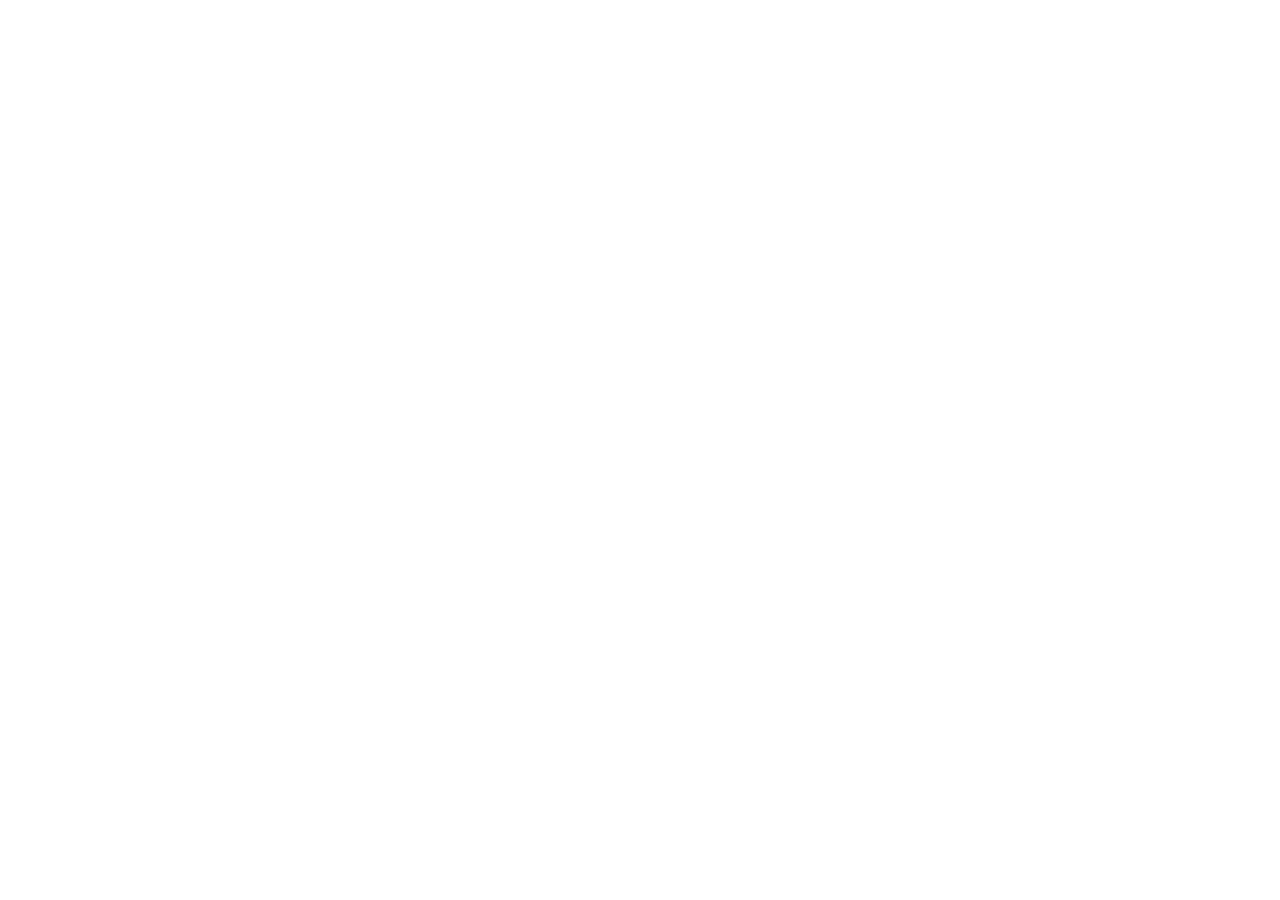
==== index.html @ a7d70b5f "Initialisation de l'arborescence et des fichiers de base" ====
<!DOCTYPE html>
<html lang="fr">
<head>
    <meta charset="UTF-8">
    <meta name="viewport" content="width=device-width, initial-scale=1.0">
    <title>AfriConnect Summit 2026</title>
    <link rel="stylesheet" href="css/style.css">
</head>
<body>
    <!-- Contenu à venir -->
    <script src="js/main.js"></script>
</body>
</html>
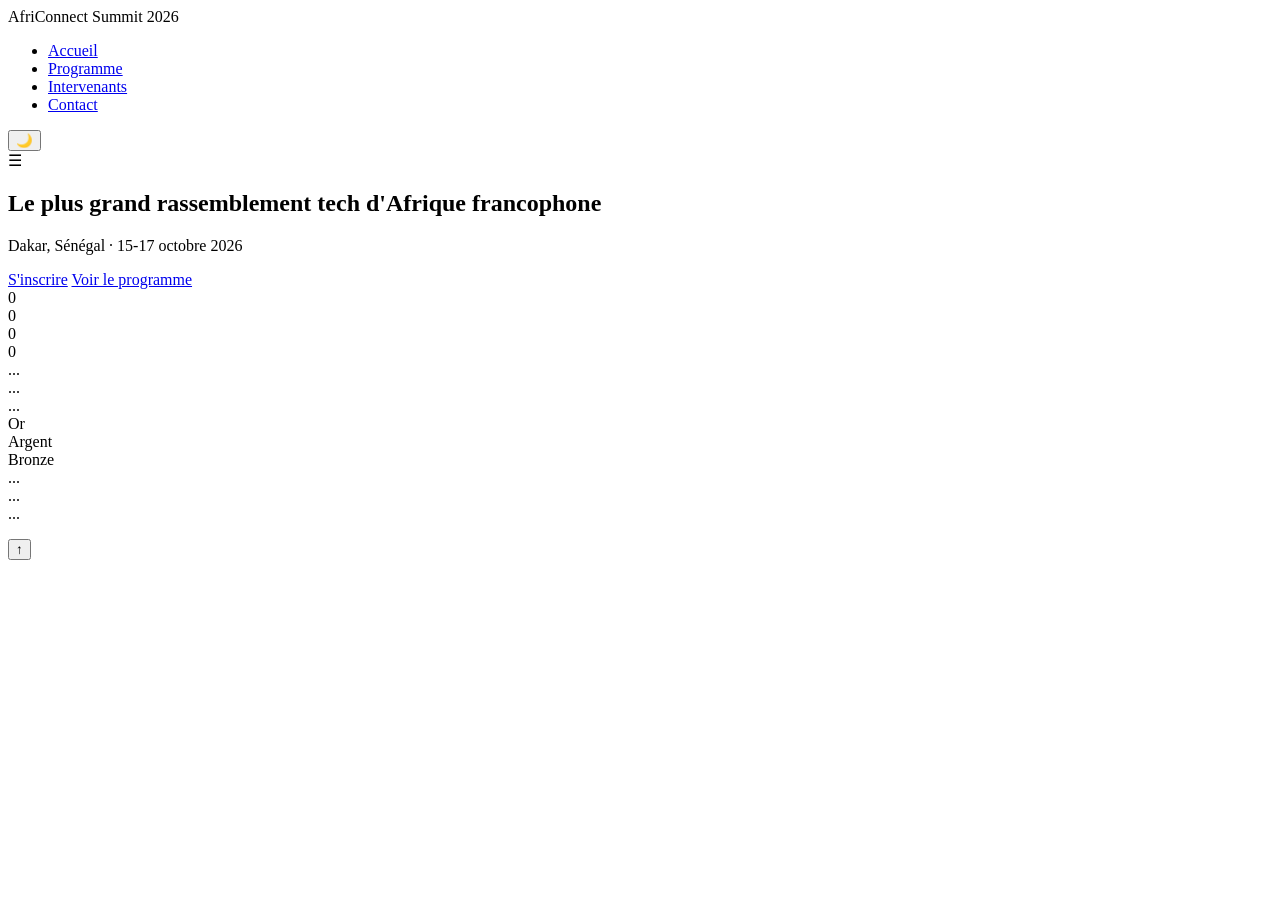
==== commit b7489052: "Commit 2 : Structure HTML sémantique des 4 pages" ====
--- a/index.html
+++ b/index.html
@@ -9,5 +9,65 @@
 <body>
     <!-- Contenu à venir -->
     <script src="js/main.js"></script>
+    
+    <header>
+        <nav>
+            <div class="logo">AfriConnect Summit 2026</div>
+            <ul class="nav-links">
+                <li><a href="index.html">Accueil</a></li>
+                <li><a href="programme.html">Programme</a></li>
+                <li><a href="intervenants.html">Intervenants</a></li>
+                <li><a href="contact.html">Contact</a></li>
+            </ul>
+            <button id="theme-toggle">🌙</button>
+            <div class="hamburger">☰</div>
+        </nav>
+    </header>
+    <main>
+        <!-- Section Hero -->
+        <section id="hero">
+            <h1>Le plus grand rassemblement tech d'Afrique francophone</h1>
+            <p>Dakar, Sénégal · 15-17 octobre 2026</p>
+            <a href="contact.html" class="cta">S'inscrire</a>
+            <a href="programme.html" class="cta">Voir le programme</a>
+            <div id="countdown"></div>
+        </section>
+
+        <!-- Section Chiffres clés -->
+        <section id="stats">
+            <div class="stat" data-target="1200">0</div>
+            <div class="stat" data-target="48">0</div>
+            <div class="stat" data-target="3">0</div>
+            <div class="stat" data-target="12">0</div>
+        </section>
+
+        <!-- Pourquoi participer -->
+        <section id="why">
+            <article>...</article>
+            <article>...</article>
+            <article>...</article>
+        </section>
+
+        <!-- Intervenants vedettes -->
+        <section id="speakers">
+            <!-- 4 cartes avec photo, nom, titre, pays -->
+        </section>
+
+        <!-- Sponsors -->
+        <section id="sponsors">
+            <div class="sponsor or">Or</div>
+            <div class="sponsor argent">Argent</div>
+            <div class="sponsor bronze">Bronze</div>
+        </section>
+    </main>
+    <footer>
+        <div class="footer-col">...</div>
+        <div class="footer-col">...</div>
+        <div class="footer-col">...</div>
+        <p id="footer-year"></p>
+        <button id="back-to-top">↑</button>
+    </footer>
+
+
 </body>
 </html>
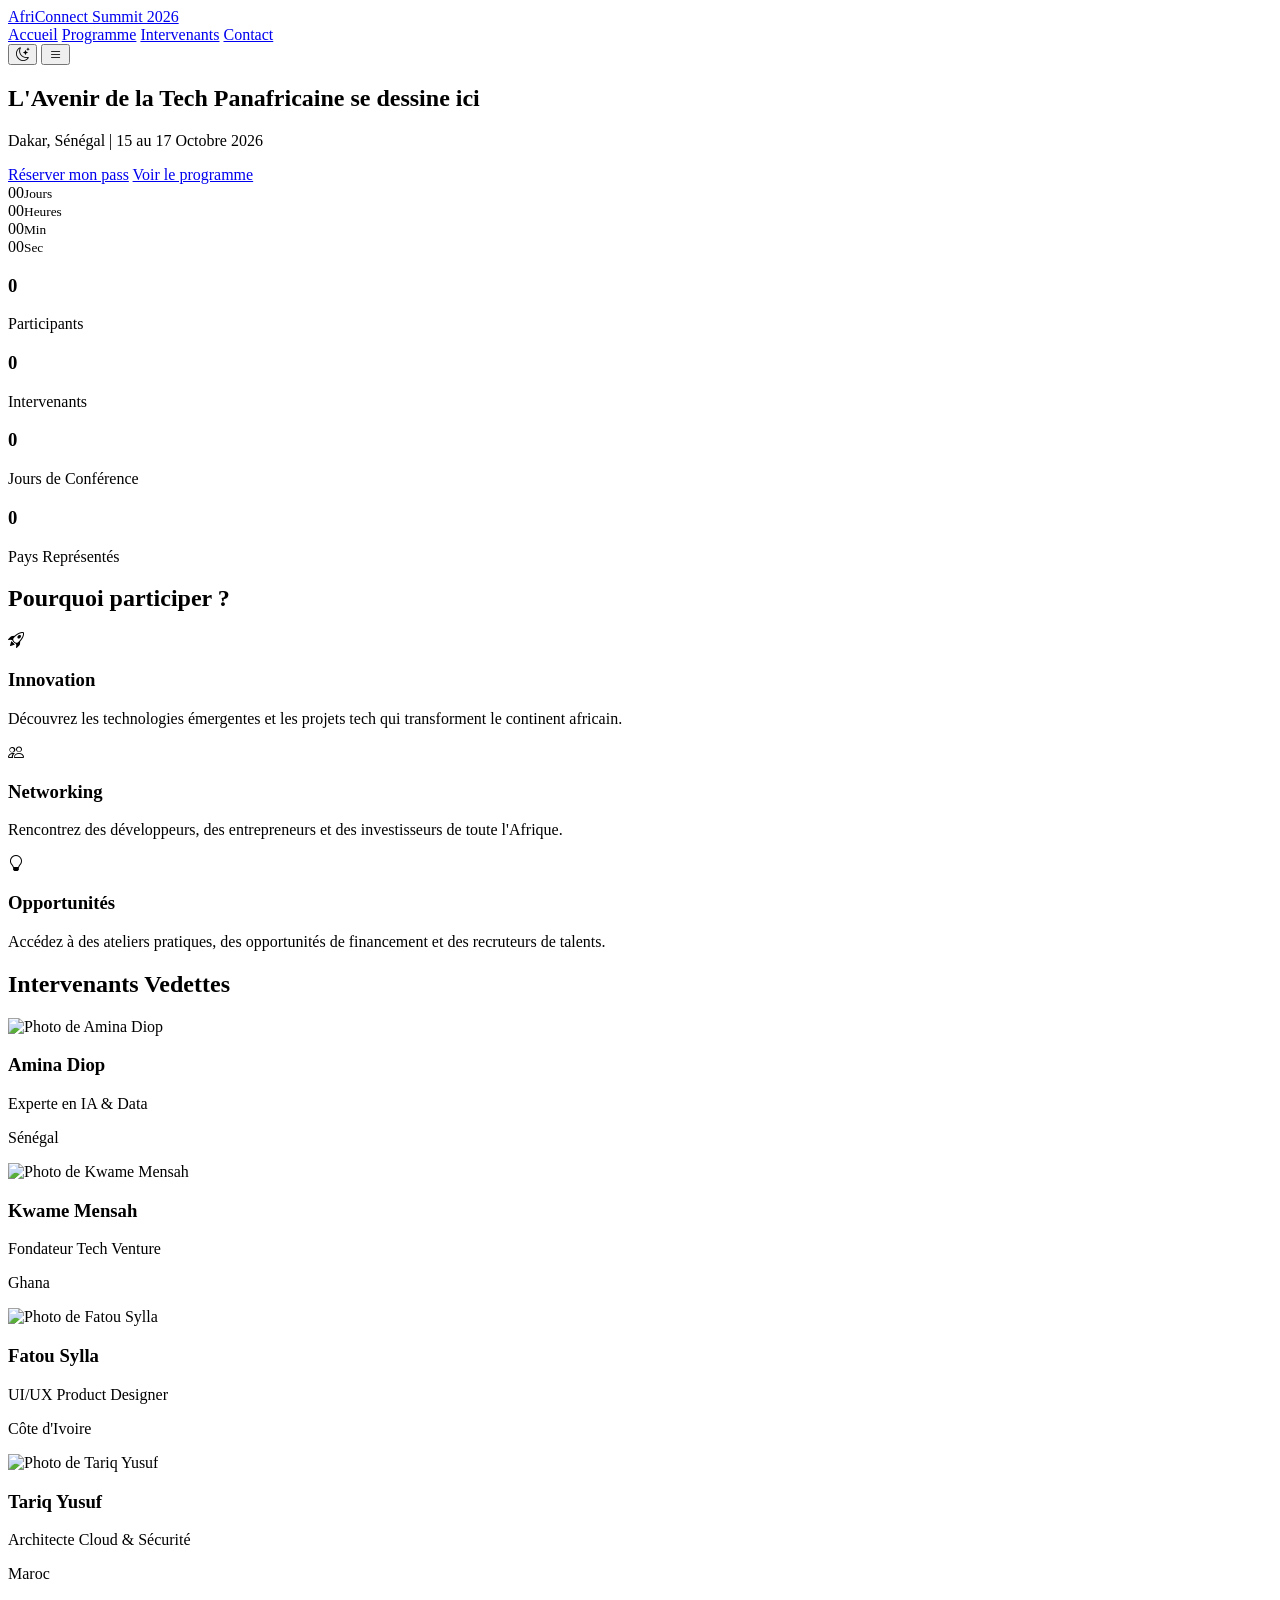
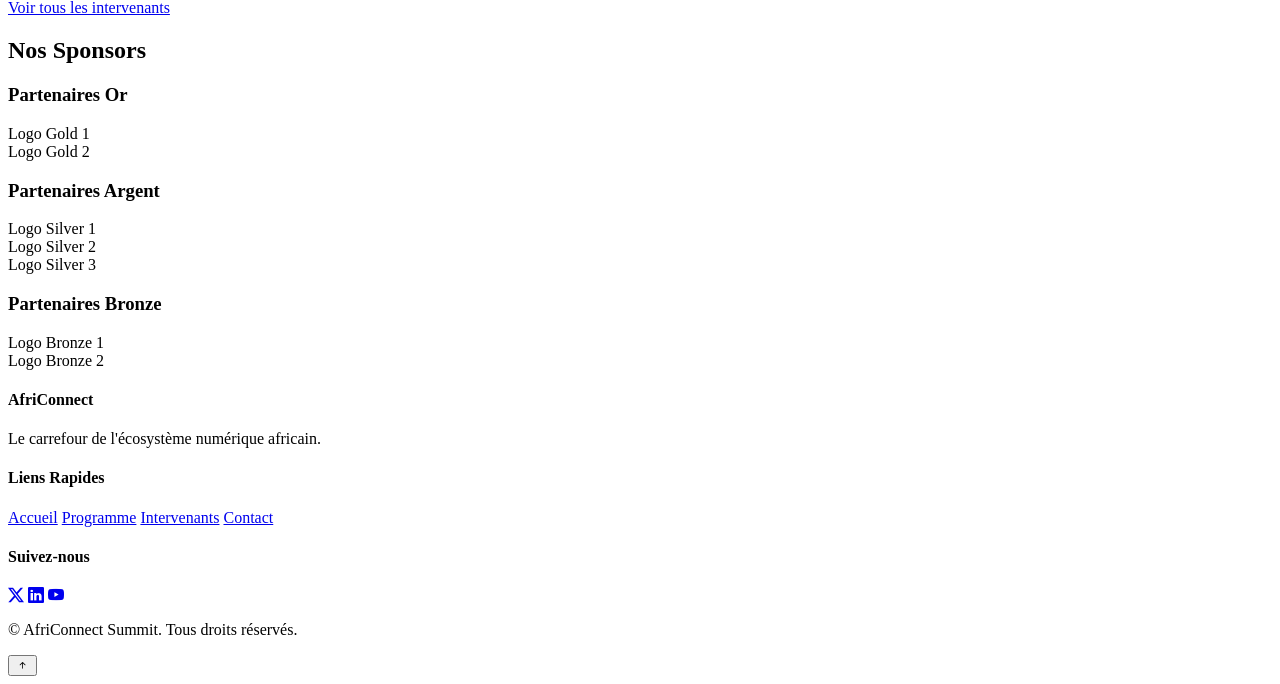
==== commit 205545f3: "Commit 2 : Structure HTML sémantique des 4 pages achevée" ====
--- a/index.html
+++ b/index.html
@@ -3,71 +3,195 @@
 <head>
     <meta charset="UTF-8">
     <meta name="viewport" content="width=device-width, initial-scale=1.0">
-    <title>AfriConnect Summit 2026</title>
+    <title>Accueil - AfriConnect Summit 2026</title>
+    <link rel="preconnect" href="https://fonts.googleapis.com">
+    <link rel="preconnect" href="https://fonts.gstatic.com" crossorigin>
+    <link href="https://fonts.googleapis.com/css2?family=Inter:wght@300;400;500;600&family=Syne:wght@700;800&display=swap" rel="stylesheet">
+    <link rel="stylesheet" href="https://cdn.jsdelivr.net/npm/bootstrap-icons@1.11.3/font/bootstrap-icons.min.css">
     <link rel="stylesheet" href="css/style.css">
 </head>
 <body>
-    <!-- Contenu à venir -->
-    <script src="js/main.js"></script>
-    
-    <header>
-        <nav>
-            <div class="logo">AfriConnect Summit 2026</div>
-            <ul class="nav-links">
-                <li><a href="index.html">Accueil</a></li>
-                <li><a href="programme.html">Programme</a></li>
-                <li><a href="intervenants.html">Intervenants</a></li>
-                <li><a href="contact.html">Contact</a></li>
-            </ul>
-            <button id="theme-toggle">🌙</button>
-            <div class="hamburger">☰</div>
+
+    <!-- NAVBAR COMMUNE -->
+    <header class="main-header">
+        <nav class="navbar">
+            <a href="index.html" class="logo">AfriConnect Summit 2026</a>
+            <div class="nav-links" id="navLinks">
+                <a href="index.html" class="active">Accueil</a>
+                <a href="programme.html">Programme</a>
+                <a href="intervenants.html">Intervenants</a>
+                <a href="contact.html">Contact</a>
+            </div>
+            <div class="nav-actions">
+                <button id="themeToggle" aria-label="Changer de thème">
+                    <i class="bi bi-moon-stars"></i>
+                </button>
+                <button class="hamburger" id="hamburger" aria-label="Ouvrir le menu">
+                    <i class="bi bi-list"></i>
+                </button>
+            </div>
         </nav>
     </header>
+
     <main>
-        <!-- Section Hero -->
-        <section id="hero">
-            <h1>Le plus grand rassemblement tech d'Afrique francophone</h1>
-            <p>Dakar, Sénégal · 15-17 octobre 2026</p>
-            <a href="contact.html" class="cta">S'inscrire</a>
-            <a href="programme.html" class="cta">Voir le programme</a>
-            <div id="countdown"></div>
+        <!-- SECTION HERO -->
+        <section class="hero-home">
+            <div class="hero-content">
+                <h1>L'Avenir de la Tech Panafricaine se dessine ici</h1>
+                <p class="hero-subtitle">Dakar, Sénégal | 15 au 17 Octobre 2026</p>
+                <div class="hero-ctas">
+                    <a href="contact.html" class="btn btn-primary">Réserver mon pass</a>
+                    <a href="programme.html" class="btn btn-secondary">Voir le programme</a>
+                </div>
+                <!-- Compte à rebours -->
+                <div class="countdown" id="countdown">
+                    <div class="countdown-item"><span id="days">00</span><small>Jours</small></div>
+                    <div class="countdown-item"><span id="hours">00</span><small>Heures</small></div>
+                    <div class="countdown-item"><span id="minutes">00</span><small>Min</small></div>
+                    <div class="countdown-item"><span id="seconds">00</span><small>Sec</small></div>
+                </div>
+            </div>
         </section>
 
-        <!-- Section Chiffres clés -->
-        <section id="stats">
-            <div class="stat" data-target="1200">0</div>
-            <div class="stat" data-target="48">0</div>
-            <div class="stat" data-target="3">0</div>
-            <div class="stat" data-target="12">0</div>
+        <!-- SECTION CHIFFRES CLÉS -->
+        <section class="stats-section scroll-reveal">
+            <div class="stats-grid">
+                <div class="stat-card">
+                    <h3 class="stat-number" data-target="1200">0</h3>
+                    <p>Participants</p>
+                </div>
+                <div class="stat-card">
+                    <h3 class="stat-number" data-target="48">0</h3>
+                    <p>Intervenants</p>
+                </div>
+                <div class="stat-card">
+                    <h3 class="stat-number" data-target="3">0</h3>
+                    <p>Jours de Conférence</p>
+                </div>
+                <div class="stat-card">
+                    <h3 class="stat-number" data-target="12">0</h3>
+                    <p>Pays Représentés</p>
+                </div>
+            </div>
         </section>
 
-        <!-- Pourquoi participer -->
-        <section id="why">
-            <article>...</article>
-            <article>...</article>
-            <article>...</article>
+        <!-- SECTION POURQUOI PARTICIPER -->
+        <section class="why-section scroll-reveal">
+            <h2 class="section-title">Pourquoi participer ?</h2>
+            <div class="why-flex">
+                <div class="why-card">
+                    <i class="bi bi-rocket-takeoff"></i>
+                    <h3>Innovation</h3>
+                    <p>Découvrez les technologies émergentes et les projets tech qui transforment le continent africain.</p>
+                </div>
+                <div class="why-card">
+                    <i class="bi bi-people"></i>
+                    <h3>Networking</h3>
+                    <p>Rencontrez des développeurs, des entrepreneurs et des investisseurs de toute l'Afrique.</p>
+                </div>
+                <div class="why-card">
+                    <i class="bi bi-lightbulb"></i>
+                    <h3>Opportunités</h3>
+                    <p>Accédez à des ateliers pratiques, des opportunités de financement et des recruteurs de talents.</p>
+                </div>
+            </div>
         </section>
 
-        <!-- Intervenants vedettes -->
-        <section id="speakers">
-            <!-- 4 cartes avec photo, nom, titre, pays -->
+        <!-- SECTION INTERVENANTS VEDETTES -->
+        <section class="featured-speakers scroll-reveal">
+            <h2 class="section-title">Intervenants Vedettes</h2>
+            <div class="speakers-grid">
+                <!-- 4 intervenants fictifs -->
+                <article class="speaker-card">
+                    <img src="https://images.unsplash.com/photo-1534528741775-53994a69daeb?auto=format&fit=crop&w=400&q=80" alt="Photo de Amina Diop">
+                    <h3>Amina Diop</h3>
+                    <p class="role">Experte en IA & Data</p>
+                    <p class="country">Sénégal</p>
+                </article>
+                <article class="speaker-card">
+                    <img src="https://images.unsplash.com/photo-1507003211169-0a1dd7228f2d?auto=format&fit=crop&w=400&q=80" alt="Photo de Kwame Mensah">
+                    <h3>Kwame Mensah</h3>
+                    <p class="role">Fondateur Tech Venture</p>
+                    <p class="country">Ghana</p>
+                </article>
+                <article class="speaker-card">
+                    <img src="https://images.unsplash.com/photo-1573496359142-b8d87734a5a2?auto=format&fit=crop&w=400&q=80" alt="Photo de Fatou Sylla">
+                    <h3>Fatou Sylla</h3>
+                    <p class="role">UI/UX Product Designer</p>
+                    <p class="country">Côte d'Ivoire</p>
+                </article>
+                <article class="speaker-card">
+                    <img src="https://images.unsplash.com/photo-1500648767791-00dcc994a43e?auto=format&fit=crop&w=400&q=80" alt="Photo de Tariq Yusuf">
+                    <h3>Tariq Yusuf</h3>
+                    <p class="role">Architecte Cloud & Sécurité</p>
+                    <p class="country">Maroc</p>
+                </article>
+            </div>
+            <div class="text-center">
+                <a href="intervenants.html" class="btn btn-secondary">Voir tous les intervenants</a>
+            </div>
         </section>
 
-        <!-- Sponsors -->
-        <section id="sponsors">
-            <div class="sponsor or">Or</div>
-            <div class="sponsor argent">Argent</div>
-            <div class="sponsor bronze">Bronze</div>
+        <!-- SECTION SPONSORS -->
+        <section class="sponsors-section scroll-reveal">
+            <h2 class="section-title">Nos Sponsors</h2>
+            
+            <div class="sponsor-tier tier-gold">
+                <h3>Partenaires Or</h3>
+                <div class="sponsor-flex">
+                    <div class="sponsor-logo">Logo Gold 1</div>
+                    <div class="sponsor-logo">Logo Gold 2</div>
+                </div>
+            </div>
+
+            <div class="sponsor-tier tier-silver">
+                <h3>Partenaires Argent</h3>
+                <div class="sponsor-flex">
+                    <div class="sponsor-logo">Logo Silver 1</div>
+                    <div class="sponsor-logo">Logo Silver 2</div>
+                    <div class="sponsor-logo">Logo Silver 3</div>
+                </div>
+            </div>
+
+            <div class="sponsor-tier tier-bronze">
+                <h3>Partenaires Bronze</h3>
+                <div class="sponsor-flex">
+                    <div class="sponsor-logo">Logo Bronze 1</div>
+                    <div class="sponsor-logo">Logo Bronze 2</div>
+                </div>
+            </div>
         </section>
     </main>
-    <footer>
-        <div class="footer-col">...</div>
-        <div class="footer-col">...</div>
-        <div class="footer-col">...</div>
-        <p id="footer-year"></p>
-        <button id="back-to-top">↑</button>
+
+    <!-- FOOTER COMMUN -->
+    <footer class="main-footer">
+        <div class="footer-container">
+            <div class="footer-col">
+                <h4>AfriConnect</h4>
+                <p>Le carrefour de l'écosystème numérique africain.</p>
+            </div>
+            <div class="footer-col">
+                <h4>Liens Rapides</h4>
+                <a href="index.html">Accueil</a>
+                <a href="programme.html">Programme</a>
+                <a href="intervenants.html">Intervenants</a>
+                <a href="contact.html">Contact</a>
+            </div>
+            <div class="footer-col">
+                <h4>Suivez-nous</h4>
+                <div class="social-links">
+                    <a href="#" aria-label="Twitter"><i class="bi bi-twitter-x"></i></a>
+                    <a href="#" aria-label="LinkedIn"><i class="bi bi-linkedin"></i></a>
+                    <a href="#" aria-label="YouTube"><i class="bi bi-youtube"></i></a>
+                </div>
+            </div>
+        </div>
+        <div class="footer-bottom">
+            <p>&copy; <span id="currentYear"></span> AfriConnect Summit. Tous droits réservés.</p>
+        </div>
+        <button id="scrollTopBtn" aria-label="Retour en haut de page"><i class="bi bi-arrow-up-short"></i></button>
     </footer>
 
-
+    <script src="js/main.js"></script>
 </body>
 </html>
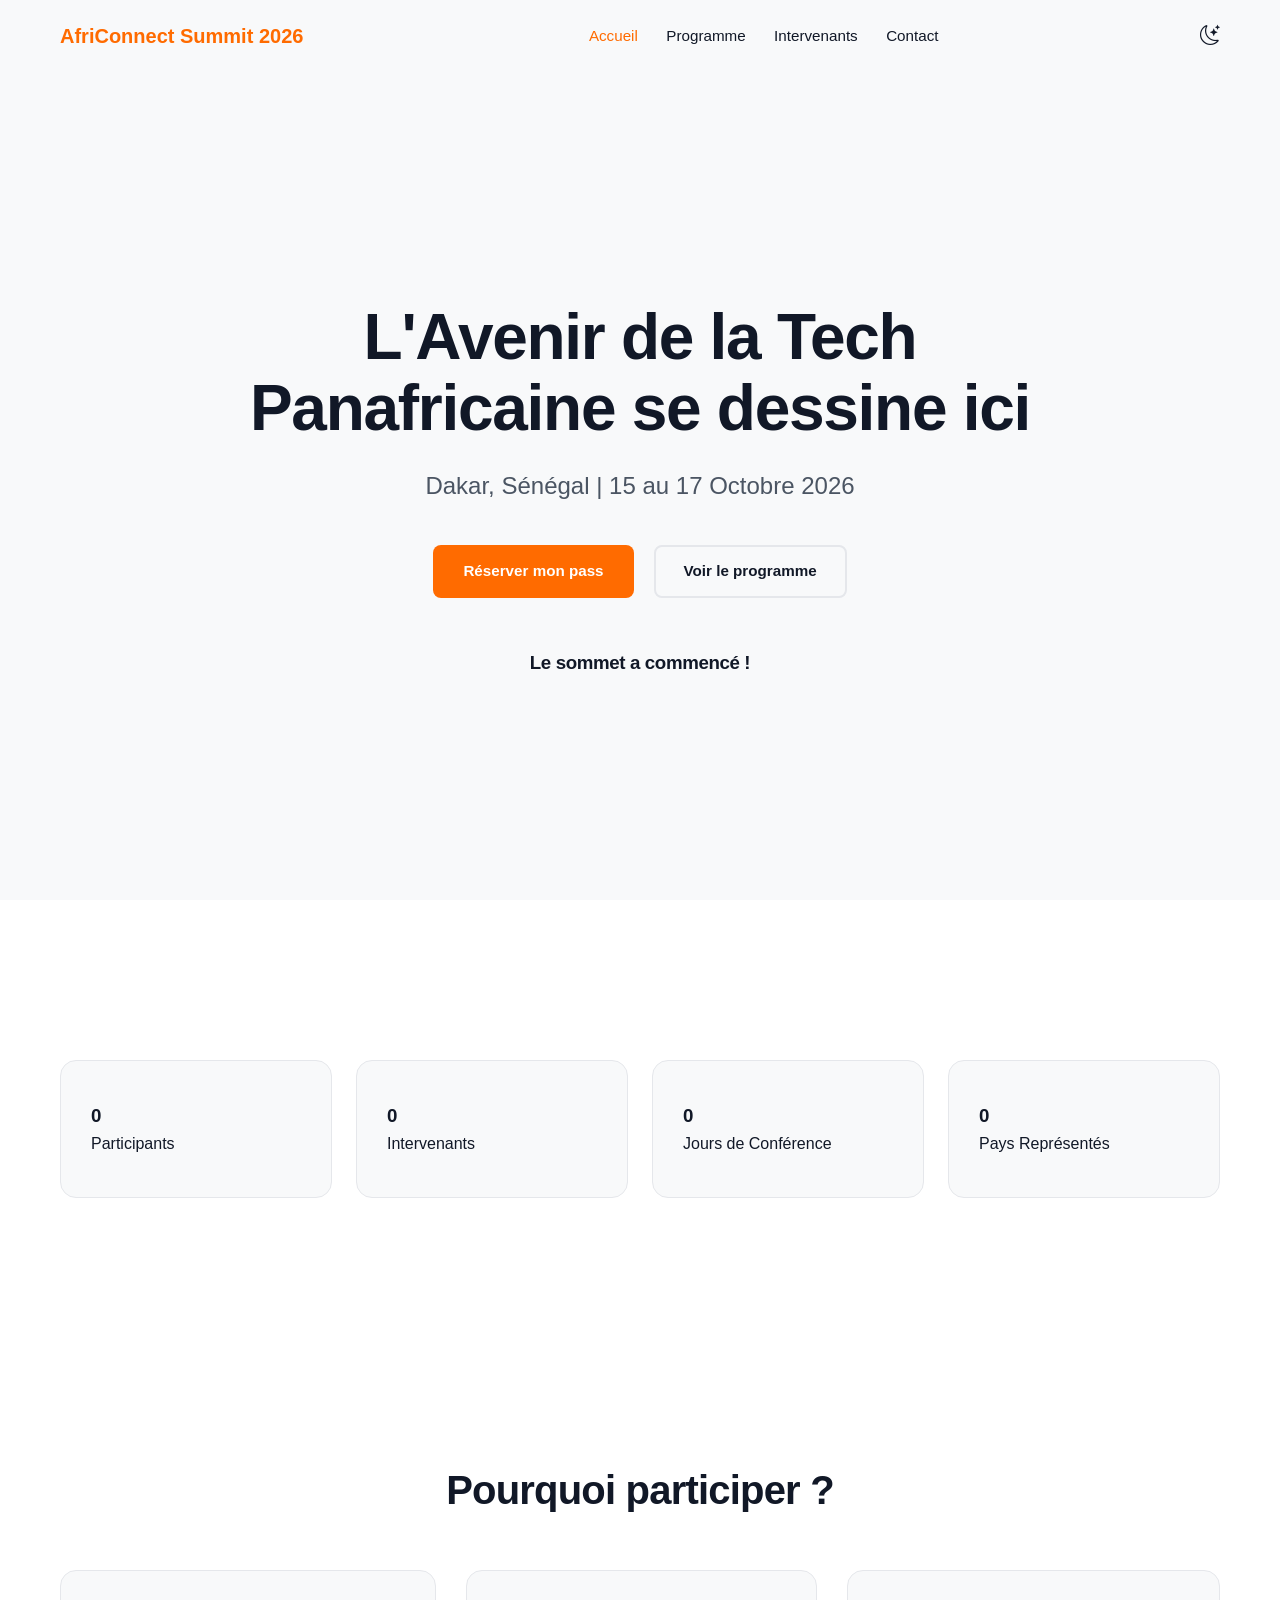
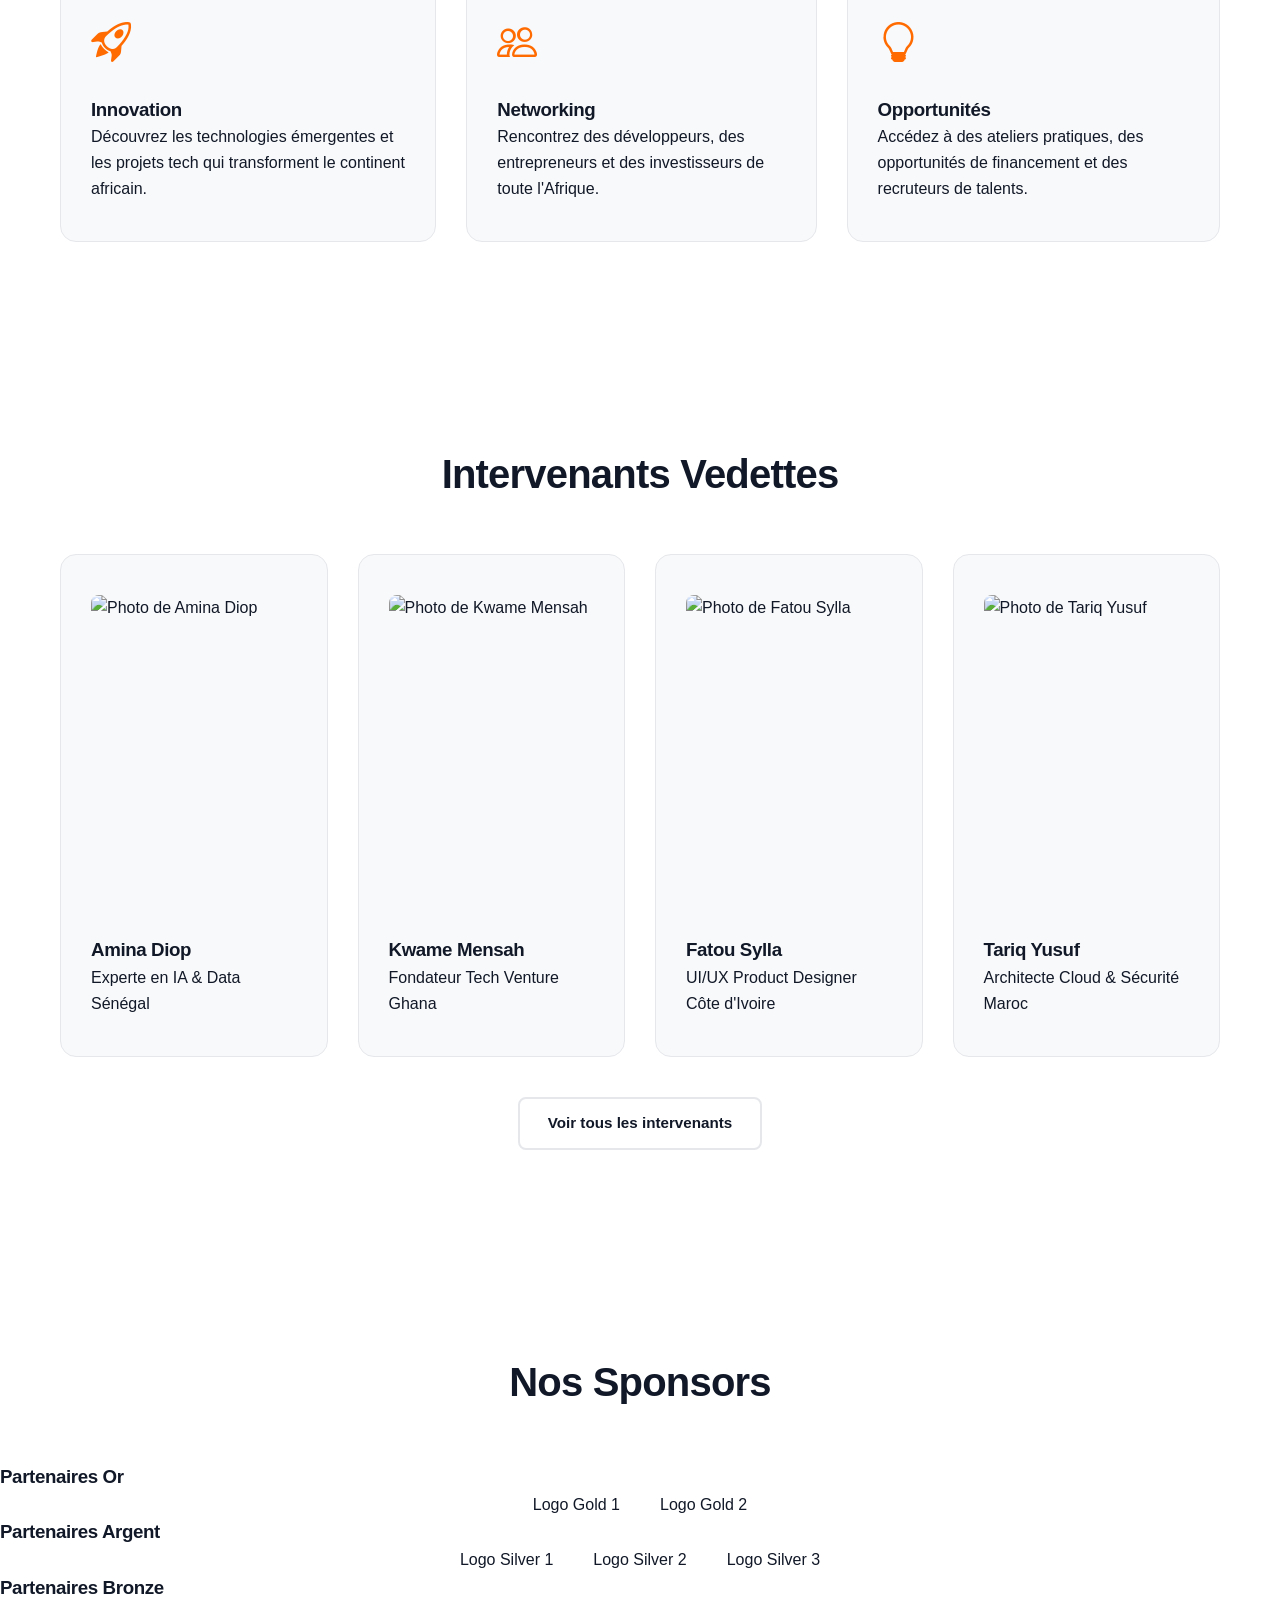
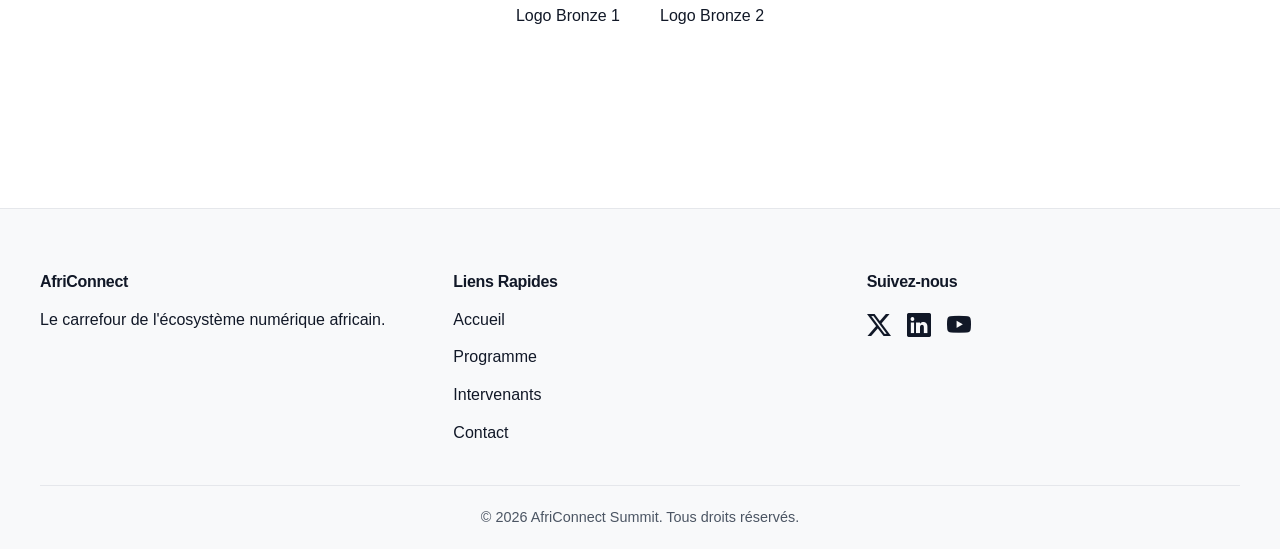
==== commit 15c6e19f: "modification" ====
--- a/index.html
+++ b/index.html
@@ -34,7 +34,7 @@
     </header>
 
     <main>
-        <!-- SECTION HERO -->
+        <!-- partie hero -->
         <section class="hero-home">
             <div class="hero-content">
                 <h1>L'Avenir de la Tech Panafricaine se dessine ici</h1>
@@ -75,7 +75,7 @@
             </div>
         </section>
 
-        <!-- SECTION POURQUOI PARTICIPER -->
+        <!-- partie pourquoi participer -->
         <section class="why-section scroll-reveal">
             <h2 class="section-title">Pourquoi participer ?</h2>
             <div class="why-flex">
@@ -132,7 +132,7 @@
             </div>
         </section>
 
-        <!-- SECTION SPONSORS -->
+        <!-- partie sponsors -->
         <section class="sponsors-section scroll-reveal">
             <h2 class="section-title">Nos Sponsors</h2>
             
--- a/css/style.css
+++ b/css/style.css
@@ -0,0 +1,735 @@
+/* ==========================================================================
+   1. DESIGN SYSTEM & VARIABLES (Exigence : Minimum 8 variables CSS)
+   ========================================================================== */
+:root {
+    /* Couleurs Thème Clair (Light Mode) */
+    --bg-primary: #ffffff;
+    --bg-secondary: #f8f9fa;
+    --text-primary: #111827;
+    --text-secondary: #4b5563;
+    --accent: #ff6b00;         /* Orange vif moderne panafricain */
+    --accent-hover: #e05e00;
+    --border-color: #e5e7eb;
+    
+    /* Typographies (Google Fonts) */
+    --font-titles: 'Syne', sans-serif;
+    --font-body: 'Inter', sans-serif;
+    
+    /* Utilitaires de mise en page */
+    --radius-md: 8px;
+    --radius-lg: 16px;
+    --transition-smooth: all 0.3s ease-in-out;
+    --max-width: 1200px;
+}
+
+/* Thème Sombre (Dark Mode) - Activé via [data-theme="dark"] sur la balise html */
+[data-theme="dark"] {
+    --bg-primary: #0b0f19;
+    --bg-secondary: #161f30;
+    --text-primary: #f9fafb;
+    --text-secondary: #9ca3af;
+    --border-color: #232d42;
+}
+
+/* ==========================================================================
+   2. RESET & STYLES GLOBAUX
+   ========================================================================== */
+* {
+    margin: 0;
+    padding: 0;
+    box-sizing: border-box;
+}
+
+html {
+    scroll-behavior: smooth;
+}
+
+body {
+    background-color: var(--bg-primary);
+    color: var(--text-primary);
+    font-family: var(--font-body);
+    line-height: 1.6;
+    transition: var(--transition-smooth);
+    overflow-x: hidden;
+}
+
+h1, h2, h3, h4, h5, h6 {
+    font-family: var(--font-titles);
+    font-weight: 800;
+    letter-spacing: -0.02em;
+}
+
+a {
+    color: inherit;
+    text-decoration: none;
+    transition: var(--transition-smooth);
+}
+
+img {
+    max-width: 100%;
+    height: auto;
+    display: block;
+}
+
+/* ==========================================================================
+   3. COMPOSANTS DE BASE & BOUTONS
+   ========================================================================== */
+.btn {
+    display: inline-block;
+    padding: 12px 28px;
+    font-weight: 600;
+    border-radius: var(--radius-md);
+    cursor: pointer;
+    transition: var(--transition-smooth);
+    font-family: var(--font-body);
+    font-size: 0.95rem;
+    border: 2px solid transparent;
+    text-align: center;
+}
+
+.btn-primary {
+    background-color: var(--accent);
+    color: #ffffff;
+}
+
+.btn-primary:hover {
+    background-color: var(--accent-hover);
+    transform: translateY(-2px);
+}
+
+.btn-secondary {
+    background-color: transparent;
+    color: var(--text-primary);
+    border-color: var(--border-color);
+}
+
+.btn-secondary:hover {
+    background-color: var(--bg-secondary);
+    border-color: var(--text-primary);
+}
+
+.text-center {
+    text-align: center;
+}
+
+.section-title {
+    font-size: 2.5rem;
+    text-align: center;
+    margin-bottom: 3rem;
+    position: relative;
+}
+
+/* ==========================================================================
+   4. STRUCTURE DE BASE IMMUABLE (Header & Footer)
+   ========================================================================== */
+.main-header {
+    position: fixed;
+    top: 0;
+    left: 0;
+    width: 100%;
+    z-index: 1000;
+    background-color: transparent; /* Changera via le JS */
+    transition: var(--transition-smooth);
+}
+
+/* Version par défaut simple pour la Navbar */
+.navbar {
+    max-width: var(--max-width);
+    margin: 0 auto;
+    padding: 20px;
+    display: flex;
+    justify-content: space-between;
+    align-items: center;
+}
+
+.logo {
+    font-size: 1.25rem;
+    font-weight: 800;
+    font-family: var(--font-titles);
+    color: var(--accent);
+}
+
+.nav-links a {
+    margin-left: 24px;
+    font-weight: 500;
+    font-size: 0.95rem;
+}
+
+.nav-links a.active, .nav-links a:hover {
+    color: var(--accent);
+}
+
+.nav-actions {
+    display: flex;
+    align-items: center;
+    gap: 16px;
+}
+
+.nav-actions button {
+    background: none;
+    border: none;
+    color: var(--text-primary);
+    font-size: 1.25rem;
+    cursor: pointer;
+    transition: var(--transition-smooth);
+}
+
+.hamburger {
+    display: none; /* Caché sur desktop par défaut */
+}
+
+/* Pied de page de base */
+.main-footer {
+    background-color: var(--bg-secondary);
+    padding: 60px 20px 20px 20px;
+    margin-top: 80px;
+    border-top: 1px solid var(--border-color);
+}
+
+.footer-container {
+    max-width: var(--max-width);
+    margin: 0 auto;
+    padding-bottom: 40px;
+    border-bottom: 1px solid var(--border-color);
+}
+
+.footer-bottom {
+    max-width: var(--max-width);
+    margin: 0 auto;
+    padding-top: 20px;
+    text-align: center;
+    font-size: 0.9rem;
+    color: var(--text-secondary);
+}
+
+
+/* ==========================================================================
+   5. AGENCEMENTS COMPLEXES (CSS Grid & Flexbox) - EXIGENCE SUJET
+   ========================================================================== */
+
+/* --- FLEXBOX USAGES (Min 3 distincts demandés) --- */
+
+/* Usage Flexbox 1 : Structure du Footer */
+.footer-container {
+    display: flex;
+    flex-wrap: wrap;
+    justify-content: space-between;
+    gap: 40px;
+}
+
+.footer-col {
+    flex: 1;
+    min-width: 250px;
+    display: flex;
+    flex-direction: column;
+    gap: 12px;
+}
+
+.social-links {
+    display: flex;
+    gap: 16px;
+    font-size: 1.5rem;
+}
+
+/* Usage Flexbox 2 : Section Pourquoi Participer */
+.why-flex {
+    display: flex;
+    justify-content: space-between;
+    gap: 30px;
+    max-width: var(--max-width);
+    margin: 0 auto;
+    padding: 0 20px;
+}
+
+/* Usage Flexbox 3 : Section Formulaire de Contact & Sponsors */
+.contact-container {
+    display: flex;
+    gap: 50px;
+    max-width: var(--max-width);
+    margin: 0 auto;
+    padding: 0 20px;
+}
+
+.contact-form-side { flex: 2; }
+.contact-info-side { flex: 1; }
+
+.sponsor-flex {
+    display: flex;
+    justify-content: center;
+    align-items: center;
+    gap: 40px;
+    flex-wrap: wrap;
+}
+
+
+/* --- CSS GRID USAGES (Min 2 distincts demandés) --- */
+
+/* Usage Grid 1 : Chiffres clés (Page Accueil) & Thématiques (Page Programme) */
+.stats-grid, .themes-grid {
+    display: grid;
+    grid-template-columns: repeat(4, 1fr);
+    gap: 24px;
+    max-width: var(--max-width);
+    margin: 0 auto;
+    padding: 60px 20px;
+}
+
+.themes-grid {
+    grid-template-columns: repeat(2, 1fr); /* Grille 2x2 demandée pour les thématiques */
+}
+
+/* Usage Grid 2 : Grilles d'intervenants (Accueil & Page Intervenants) */
+.speakers-grid {
+    display: grid;
+    grid-template-columns: repeat(4, 1fr); /* 4 intervenants vedettes en ligne */
+    gap: 30px;
+    max-width: var(--max-width);
+    margin: 0 auto 40px auto;
+    padding: 0 20px;
+}
+
+.speakers-grid-main {
+    display: grid;
+    grid-template-columns: repeat(3, 1fr); /* 3 colonnes desktop par défaut pour les 9 intervenants */
+    gap: 30px;
+    max-width: var(--max-width);
+    margin: 40px auto;
+    padding: 0 20px;
+}
+
+
+/* ==========================================================================
+   6. STYLISATION DES SECTIONS & DESIGN DES CARTES
+   ========================================================================== */
+section {
+    padding: 100px 0;
+}
+
+/* Hero Universel */
+.hero-home, .internal-hero {
+    min-height: 100vh;
+    display: flex;
+    align-items: center;
+    justify-content: center;
+    text-align: center;
+    background-color: var(--bg-secondary);
+    padding: 0 20px;
+    padding-top: 80px;
+}
+
+.internal-hero {
+    min-height: 40vh;
+    flex-direction: column;
+    gap: 16px;
+}
+
+.hero-content h1 {
+    font-size: 4rem;
+    line-height: 1.1;
+    margin-bottom: 24px;
+    max-width: 900px;
+}
+
+.hero-subtitle {
+    font-size: 1.5rem;
+    color: var(--text-secondary);
+    margin-bottom: 40px;
+}
+
+.hero-ctas {
+    display: flex;
+    justify-content: center;
+    gap: 20px;
+    margin-bottom: 50px;
+}
+
+/* Compte à rebours */
+.countdown {
+    display: flex;
+    justify-content: center;
+    gap: 30px;
+}
+
+.countdown-item {
+    display: flex;
+    flex-direction: column;
+    background: var(--bg-primary);
+    padding: 20px;
+    border-radius: var(--radius-md);
+    min-width: 100px;
+    box-shadow: 0 10px 30px rgba(0,0,0,0.05);
+}
+
+.countdown-item span {
+    font-size: 2.5rem;
+    font-weight: 800;
+    font-family: var(--font-titles);
+    color: var(--accent);
+}
+
+/* Cartes (Effets Hover obligatoires demandés) */
+.why-card, .stat-card, .speaker-card, .speaker-card-main, .theme-card {
+    background-color: var(--bg-secondary);
+    padding: 40px 30px;
+    border-radius: var(--radius-lg);
+    border: 1px solid var(--border-color);
+    transition: var(--transition-smooth);
+}
+
+.speaker-card img, .speaker-card-main img {
+    width: 100%;
+    height: 320px;
+    object-fit: cover;
+    border-radius: var(--radius-md);
+    margin-bottom: 20px;
+}
+
+/* Effets Hover interactifs */
+.speaker-card:hover, .speaker-card-main:hover {
+    transform: translateY(-10px);
+    box-shadow: 0 20px 40px rgba(0, 0, 0, 0.1);
+    border-color: var(--accent);
+}
+
+.why-card i, .theme-card i {
+    font-size: 2.5rem;
+    color: var(--accent);
+    margin-bottom: 20px;
+    display: inline-block;
+}
+
+/* Tables de Programme stylisées */
+.table-responsive {
+    max-width: var(--max-width);
+    margin: 40px auto;
+    padding: 0 20px;
+    overflow-x: auto;
+}
+
+table {
+    width: 100%;
+    border-collapse: collapse;
+    background-color: var(--bg-secondary);
+    border-radius: var(--radius-md);
+    overflow: hidden;
+}
+
+th, td {
+    padding: 18px 24px;
+    text-align: left;
+    border-bottom: 1px solid var(--border-color);
+}
+
+th {
+    background-color: var(--text-primary);
+    color: var(--bg-primary);
+    font-family: var(--font-titles);
+}
+
+tr:nth-child(even) {
+    background-color: var(--bg-primary); /* Alternance de couleurs exigée */
+}
+
+
+/* ==========================================================================
+   7. RESPONSIVE DESIGN (MEDIA QUERIES : 1200px, 768px, 375px) - EXIGENCE SUJET
+   ========================================================================== */
+
+/* --- TABLETTE (max-width: 1200px) et (max-width: 768px) --- */
+@media (max-width: 1200px) {
+    .hero-content h1 { font-size: 3rem; }
+    .stats-grid { grid-template-columns: repeat(2, 1fr); }
+    .speakers-grid { grid-template-columns: repeat(2, 1fr); }
+    .speakers-grid-main { grid-template-columns: repeat(2, 1fr); } /* Exigence : 2 colonnes tablette */
+}
+
+@media (max-width: 768px) {
+    section { padding: 60px 0; }
+    .why-flex { flex-direction: column; }
+    .contact-container { flex-direction: column; gap: 40px; }
+    
+    /* Cache les liens de navigation classiques pour faire place au futur menu Hamburger mobile */
+    .nav-links {
+        display: none; 
+    }
+    .hamburger { display: block; }
+}
+
+/* --- MOBILE (max-width: 375px) --- */
+@media (max-width: 375px) {
+    .hero-content h1 { font-size: 2.2rem; }
+    .hero-ctas { flex-direction: column; gap: 12px; }
+    .countdown { gap: 10px; }
+    .countdown-item { min-width: 70px; padding: 10px; }
+    .countdown-item span { font-size: 1.8rem; }
+    
+    .stats-grid, .themes-grid, .speakers-grid, .speakers-grid-main { 
+        grid-template-columns: 1fr; /* Exigence : 1 colonne sur mobile */
+    }
+}
+
+/* ==========================================================================
+   8. STYLE DES FORMULAIRES & COMPOSANTS SÉLECTIONNÉS (POUR LE MODE SOMBRE)
+   ========================================================================== */
+.form-group {
+    margin-bottom: 24px;
+    display: flex;
+    flex-direction: column;
+    gap: 8px;
+}
+
+.form-group label {
+    font-size: 0.95rem;
+    font-weight: 500;
+    color: var(--text-primary);
+}
+
+input[type="text"],
+input[type="email"],
+input[type="tel"],
+select,
+textarea {
+    width: 100%;
+    padding: 14px;
+    background-color: var(--bg-secondary);
+    color: var(--text-primary);
+    border: 1px solid var(--border-color);
+    border-radius: var(--radius-md);
+    font-family: var(--font-body);
+    font-size: 1rem;
+    transition: var(--transition-smooth);
+}
+
+/* Changement visuel immédiat lors du clic sur un champ */
+input:focus, select:focus, textarea:focus {
+    outline: none;
+    border-color: var(--accent);
+    box-shadow: 0 0 0 3px rgba(255, 107, 0, 0.15);
+}
+
+/* Gestion du style des messages d'erreur du formulaire */
+.error-text {
+    font-size: 0.85rem;
+    color: #dc2626;
+    margin-top: 4px;
+    font-weight: 500;
+}
+
+.success-message {
+    background-color: #dcfce7;
+    color: #166534;
+    padding: 16px;
+    border-radius: var(--radius-md);
+    margin-bottom: 24px;
+    font-weight: 600;
+    border: 1px solid #bbf7d0;
+}
+
+/* Ajustement de la couleur du message de succès si on est en Mode Sombre */
+[data-theme="dark"] .success-message {
+    background-color: #064e3b;
+    color: #a7f3d0;
+    border-color: #047857;
+}
+
+/* ==========================================================================
+   9. ACCORDÉON FAQ EN CSS PUR (Exigence : Aucun JavaScript ici)
+   ========================================================================== */
+.accordion {
+    max-width: 800px;
+    margin: 0 auto;
+    padding: 0 20px;
+    display: flex;
+    flex-direction: column;
+    gap: 16px;
+}
+
+.accordion-item {
+    background-color: var(--bg-secondary);
+    border: 1px solid var(--border-color);
+    border-radius: var(--radius-md);
+    overflow: hidden;
+    transition: var(--transition-smooth);
+}
+
+/* On cache complètement la case à cocher native */
+.accordion-toggle {
+    display: none;
+}
+
+/* Style de l'en-tête cliquable (le label fait office de bouton) */
+.accordion-header {
+    display: flex;
+    justify-content: space-between;
+    align-items: center;
+    padding: 20px 24px;
+    font-family: var(--font-titles);
+    font-weight: 700;
+    font-size: 1.1rem;
+    cursor: pointer;
+    user-select: none;
+    position: relative;
+}
+
+/* Petit indicateur visuel + ou - à droite */
+.accordion-header::after {
+    content: "+";
+    font-size: 1.5rem;
+    color: var(--accent);
+    transition: var(--transition-smooth);
+}
+
+/* Style du contenu textuel caché par défaut */
+.accordion-content {
+    max-height: 0; /* Hauteur à 0 pour le cacher */
+    overflow: hidden;
+    transition: max-height 0.3s ease-in-out; /* Animation d'ouverture fluide exigée */
+    background-color: var(--bg-primary);
+}
+
+.accordion-content p {
+    padding: 0 24px 20px 24px;
+    color: var(--text-secondary);
+}
+
+/* --- LOGIQUE DE L'ACCORDÉON CSS PUR --- */
+/* Quand la case invisible est cochée (:checked), on cible l'élément juste après (+) */
+
+/* 1. On ouvre le contenu de manière animée */
+.accordion-toggle:checked ~ .accordion-content {
+    max-height: 200px; /* Donne une hauteur max suffisante pour afficher le texte */
+}
+
+/* 2. On transforme le "+" en "-" */
+.accordion-toggle:checked ~ .accordion-header::after {
+    content: "−";
+    transform: rotate(180deg);
+}
+
+/* 3. On met en valeur la bordure de la question active */
+.accordion-toggle:checked ~ .accordion-header {
+    color: var(--accent);
+}
+
+/* --- Styles appliqués par le JS --- */
+
+/* Fond opaque et ombre sur la navbar quand on défile */
+.main-header.scrolled {
+    background-color: var(--bg-primary);
+    box-shadow: 0 4px 20px rgba(0, 0, 0, 0.08);
+    border-bottom: 1px solid var(--border-color);
+}
+.main-header.scrolled .navbar {
+    padding: 12px 20px; /* La navbar se rétrécit légèrement au défilement pour un effet premium */
+}
+
+/* Visibilité des tableaux du programme */
+.tab-panel {
+    display: none; /* Caché par défaut */
+}
+.tab-panel.active {
+    display: block; /* Visible uniquement si actif */
+}
+.tab-btn.active {
+    background-color: var(--accent);
+    color: #ffffff;
+    border-color: var(--accent);
+}
+
+/* --- Style du Bouton Retour en Haut --- */
+#scrollTopBtn {
+    position: fixed;
+    bottom: 30px;
+    right: 30px;
+    background-color: var(--accent);
+    color: #ffffff;
+    border: none;
+    width: 45px;
+    height: 45px;
+    border-radius: 50%;
+    font-size: 1.8rem;
+    cursor: pointer;
+    display: flex;
+    align-items: center;
+    justify-content: center;
+    opacity: 0;
+    visibility: hidden;
+    transition: var(--transition-smooth);
+    z-index: 999;
+}
+#scrollTopBtn.show {
+    opacity: 1;
+    visibility: visible;
+}
+#scrollTopBtn:hover {
+    background-color: var(--accent-hover);
+    transform: translateY(-3px);
+}
+
+/* --- Style d'animation pour le Scroll Reveal --- */
+.scroll-reveal {
+    opacity: 0;
+    transform: translateY(40px);
+    transition: opacity 0.8s ease-out, transform 0.8s ease-out;
+}
+.scroll-reveal.appeared {
+    opacity: 1;
+    transform: translateY(0);
+}
+
+/* --- Style Responsive pour le Menu Hamburger Actif --- */
+@media (max-width: 768px) {
+    .nav-links {
+        display: flex;
+        flex-direction: column;
+        position: absolute;
+        top: 100%;
+        left: 0;
+        width: 100%;
+        background-color: var(--bg-primary);
+        padding: 20px;
+        border-bottom: 1px solid var(--border-color);
+        gap: 16px;
+        transform: translateY(-150%);
+        opacity: 0;
+        transition: var(--transition-smooth);
+        z-index: -1;
+    }
+    .nav-links.open {
+        transform: translateY(0);
+        opacity: 1;
+    }
+    .nav-links a {
+        margin-left: 0;
+        font-size: 1.1rem;
+    }
+    .filter-buttons {
+        display: flex;
+        flex-wrap: wrap;
+        gap: 10px;
+        justify-content: center;
+        padding: 0 10px;
+    }
+}
+
+/* --- Style des Onglets / Filtres Intervenants --- */
+.filter-buttons {
+    text-align: center;
+    margin-bottom: 30px;
+}
+.filter-btn {
+    background: none;
+    border: 1px solid var(--border-color);
+    padding: 8px 20px;
+    border-radius: var(--radius-md);
+    cursor: pointer;
+    color: var(--text-primary);
+    font-weight: 500;
+    margin: 0 5px;
+    transition: var(--transition-smooth);
+}
+.filter-btn.active, .filter-btn:hover {
+    background-color: var(--accent);
+    color: white;
+    border-color: var(--accent);
+}
